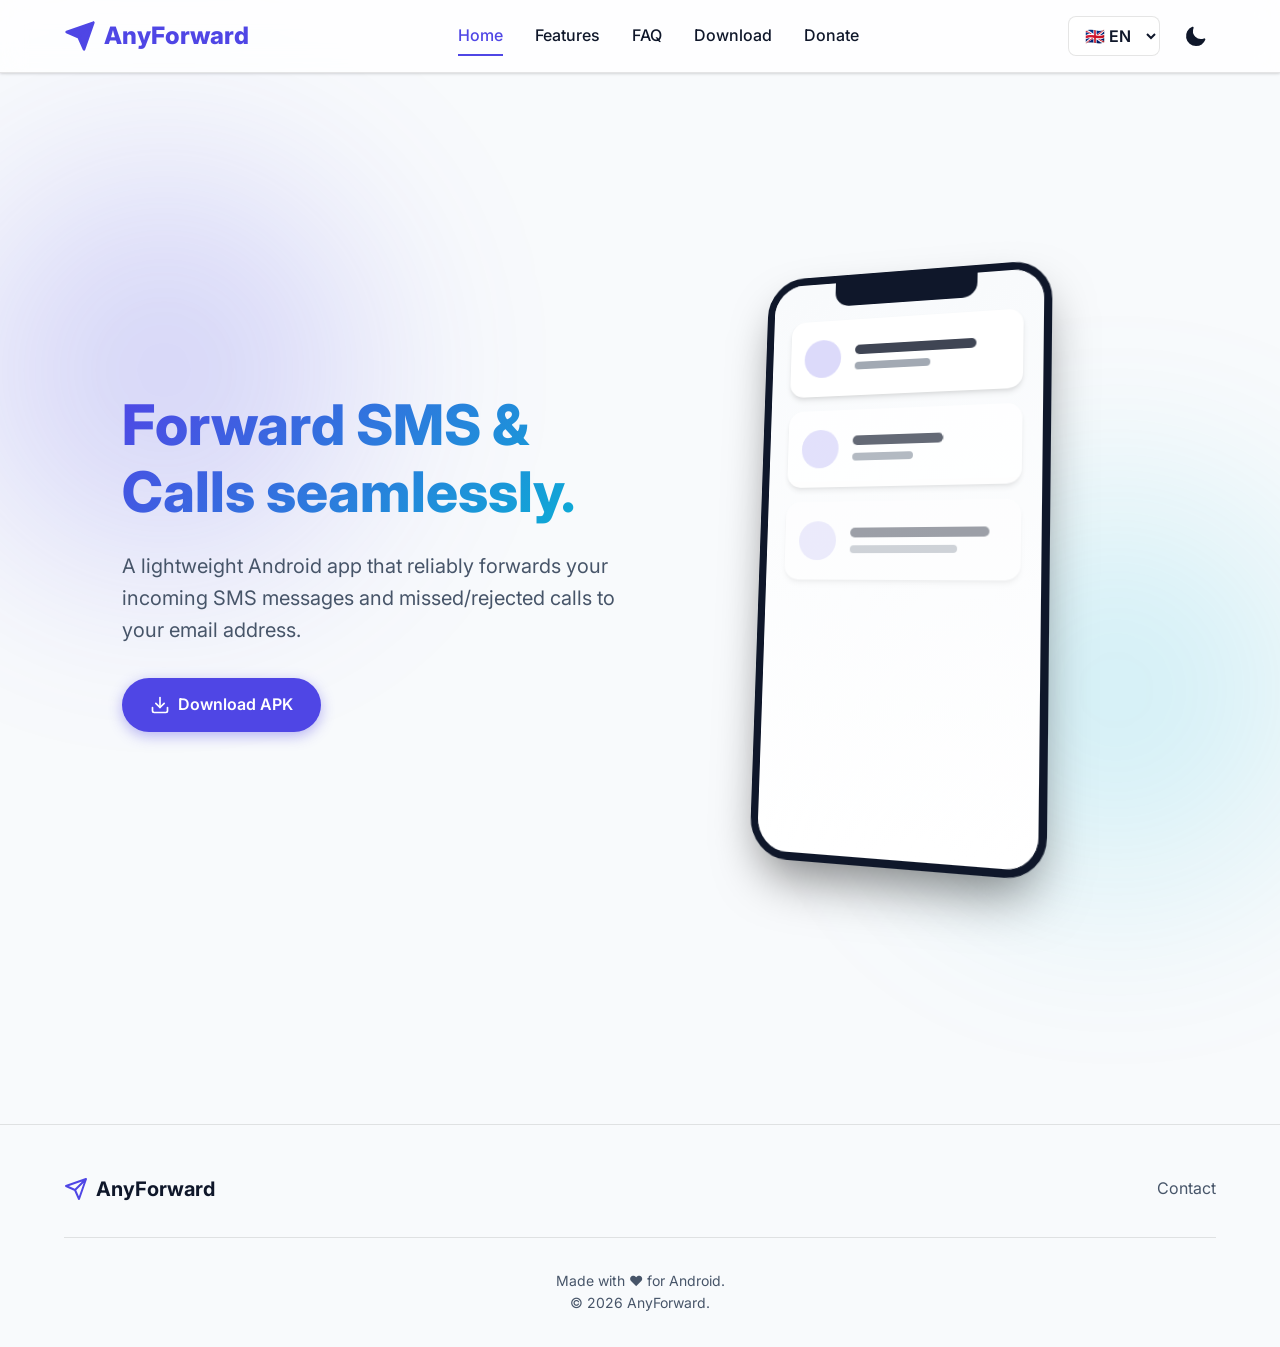
==== docs/index.html @ 3805543f "website: v1 Squashed commits: - website: remove github links related to repo - website: rename app t" ====
<!DOCTYPE html>
<html lang="en">
<head>
    <meta charset="UTF-8">
    <meta name="viewport" content="width=device-width, initial-scale=1.0">
    <title>AnyForward - Reliable SMS & Call Forwarding</title>
    <meta name="description" content="A lightweight Android app that reliably forwards your incoming SMS messages and missed/rejected calls to your email address.">
    <link rel="stylesheet" href="css/style.css">
    <script src="js/i18n.js" defer></script>
    <script src="js/main.js" defer></script>
</head>
<body>
    <header>
        <nav>
            <div class="logo">
                <svg viewBox="0 0 24 24" fill="none" stroke="currentColor" stroke-width="2" stroke-linecap="round" stroke-linejoin="round">
                    <path d="M22 2L11 13M22 2l-7 20-4-9-9-4 20-7z" />
                </svg>
                AnyForward
            </div>
            
            <div class="nav-links" id="nav-links">
                <a href="#home" class="nav-link active" data-target="home" data-i18n="nav.home">Home</a>
                <a href="#features" class="nav-link" data-target="features" data-i18n="nav.features">Features</a>
                <a href="#faq" class="nav-link" data-target="faq" data-i18n="nav.faq">FAQ</a>
                <a href="#download" class="nav-link" data-target="download" data-i18n="nav.download">Download</a>
                <a href="#donate" class="nav-link" data-target="donate" data-i18n="nav.donate">Donate</a>
            </div>
            
            <div class="controls">
                <select class="lang-select" id="lang-select" aria-label="Select Language">
                    <option value="en">🇬🇧 EN</option>
                    <option value="fr">🇫🇷 FR</option>
                </select>
                <button class="theme-switch" id="theme-switch" aria-label="Toggle Theme">
                    <svg viewBox="0 0 24 24" fill="none" stroke="currentColor" stroke-width="2" stroke-linecap="round" stroke-linejoin="round">
                        <!-- Default path is moon, will be swapped by JS -->
                        <path d="M20.354 15.354A9 9 0 018.646 3.646 9.003 9.003 0 0012 21a9.003 9.003 0 008.354-5.646z" />
                    </svg>
                </button>
                <button class="mobile-menu-btn" id="mobile-menu-btn" aria-label="Menu">
                    <svg viewBox="0 0 24 24" fill="none" stroke="currentColor" stroke-width="2" stroke-linecap="round" stroke-linejoin="round">
                        <line x1="3" y1="12" x2="21" y2="12"></line>
                        <line x1="3" y1="6" x2="21" y2="6"></line>
                        <line x1="3" y1="18" x2="21" y2="18"></line>
                    </svg>
                </button>
            </div>
        </nav>
    </header>

    <main>
        <!-- HOME SECTION -->
        <section class="tab-section active" id="home">
            <div class="hero">
                <div class="hero-content">
                    <h1 data-i18n="hero.title">Forward SMS & Calls seamlessly.</h1>
                    <p data-i18n="hero.subtitle">A lightweight Android app that reliably forwards your incoming SMS messages and missed/rejected calls to your email address.</p>
                    <div class="btn-group">
                        <a href="#download" class="btn btn-primary nav-link" data-target="download">
                            <svg viewBox="0 0 24 24" width="20" height="20" fill="none" stroke="currentColor" stroke-width="2" stroke-linecap="round" stroke-linejoin="round">
                                <path d="M21 15v4a2 2 0 0 1-2 2H5a2 2 0 0 1-2-2v-4"></path>
                                <polyline points="7 10 12 15 17 10"></polyline>
                                <line x1="12" y1="15" x2="12" y2="3"></line>
                            </svg>
                            <span data-i18n="hero.downloadBtn">Download APK</span>
                        </a>
<!--                        <a href="" target="_blank" rel="noopener noreferrer" class="btn btn-secondary">-->
<!--                            <svg viewBox="0 0 24 24" width="20" height="20" fill="none" stroke="currentColor" stroke-width="2" stroke-linecap="round" stroke-linejoin="round">-->
<!--                                <path d="M9 19c-5 1.5-5-2.5-7-3m14 6v-3.87a3.37 3.37 0 0 0-.94-2.61c3.14-.35 6.44-1.54 6.44-7A5.44 5.44 0 0 0 20 4.77 5.07 5.07 0 0 0 19.91 1S18.73.65 16 2.48a13.38 13.38 0 0 0-7 0C6.27.65 5.09 1 5.09 1A5.07 5.07 0 0 0 5 4.77a5.44 5.44 0 0 0-1.5 3.78c0 5.42 3.3 6.61 6.44 7A3.37 3.37 0 0 0 9 18.13V22"></path>-->
<!--                            </svg>-->
<!--                            <span data-i18n="hero.githubBtn">View on GitHub</span>-->
<!--                        </a>-->
                    </div>
                </div>
                <div class="hero-image">
                    <div class="phone-mockup">
                        <div class="phone-notch"></div>
                        <div class="phone-screen">
                            <div class="mock-card">
                                <div class="mock-icon"></div>
                                <div class="mock-lines">
                                    <div class="mock-line-1"></div>
                                    <div class="mock-line-2"></div>
                                </div>
                            </div>
                            <div class="mock-card" style="opacity: 0.8;">
                                <div class="mock-icon"></div>
                                <div class="mock-lines">
                                    <div class="mock-line-1" style="width: 60%;"></div>
                                    <div class="mock-line-2" style="width: 40%;"></div>
                                </div>
                            </div>
                            <div class="mock-card" style="opacity: 0.5;">
                                <div class="mock-icon"></div>
                                <div class="mock-lines">
                                    <div class="mock-line-1" style="width: 90%;"></div>
                                    <div class="mock-line-2" style="width: 70%;"></div>
                                </div>
                            </div>
                        </div>
                    </div>
                </div>
            </div>
        </section>

        <!-- FEATURES SECTION -->
        <section class="tab-section" id="features">
            <h2 class="section-title" data-i18n="features.title">Why use AnyForward?</h2>
            <div class="features-grid">
                <div class="feature-card">
                    <div class="feature-icon">
                        <svg viewBox="0 0 24 24" fill="none" stroke="currentColor" stroke-width="2" stroke-linecap="round" stroke-linejoin="round">
                            <polyline points="20 6 9 17 4 12"></polyline>
                        </svg>
                    </div>
                    <h3 data-i18n="features.card1.title">Reliable Forwarding</h3>
                    <p data-i18n="features.card1.desc">Ensures your messages and call notifications are always delivered. With built-in retry logic, it handles network drops gracefully.</p>
                </div>
                <div class="feature-card">
                    <div class="feature-icon">
                        <svg viewBox="0 0 24 24" fill="none" stroke="currentColor" stroke-width="2" stroke-linecap="round" stroke-linejoin="round">
                            <path d="M12 22s8-4 8-10V5l-8-3-8 3v7c0 6 8 10 8 10z"></path>
                        </svg>
                    </div>
                    <h3 data-i18n="features.card2.title">Privacy First</h3>
                    <p data-i18n="features.card2.desc">Your data stays local. Messages and call logs go directly from your phone to your configured email provider.</p>
                </div>
                <div class="feature-card">
                    <div class="feature-icon">
                        <svg viewBox="0 0 24 24" fill="none" stroke="currentColor" stroke-width="2" stroke-linecap="round" stroke-linejoin="round">
                            <path d="M5 12.55a11 11 0 0 1 14.08 0"></path>
                            <path d="M1.42 9a16 16 0 0 1 21.16 0"></path>
                            <path d="M8.53 16.11a6 6 0 0 1 6.95 0"></path>
                            <line x1="12" y1="20" x2="12.01" y2="20"></line>
                        </svg>
                    </div>
                    <h3 data-i18n="features.card3.title">Battery Efficient</h3>
                    <p data-i18n="features.card3.desc">Designed to run quietly in the background without draining your battery or consuming excessive resources.</p>
                </div>
                <div class="feature-card">
                    <div class="feature-icon">
                        <svg viewBox="0 0 24 24" fill="none" stroke="currentColor" stroke-width="2" stroke-linecap="round" stroke-linejoin="round">
                            <path d="M22 16.92v3a2 2 0 0 1-2.18 2 19.79 19.79 0 0 1-8.63-3.07 19.5 19.5 0 0 1-6-6 19.79 19.79 0 0 1-3.07-8.67A2 2 0 0 1 4.11 2h3a2 2 0 0 1 2 1.72 12.84 12.84 0 0 0 .7 2.81 2 2 0 0 1-.45 2.11L8.09 9.91a16 16 0 0 0 6 6l1.27-1.27a2 2 0 0 1 2.11-.45 12.84 12.84 0 0 0 2.81.7A2 2 0 0 1 22 16.92z"></path>
                        </svg>
                    </div>
                    <h3 data-i18n="features.card4.title">Call Notifications</h3>
                    <p data-i18n="features.card4.desc">Never miss an important call. Get instant email notifications for missed or rejected calls.</p>
                </div>
            </div>
        </section>

        <!-- FAQ SECTION -->
        <section class="tab-section" id="faq">
            <h2 class="section-title" data-i18n="faq.title">Frequently Asked Questions</h2>
            <div class="faq-container">
                <div class="faq-item">
                    <button class="faq-question">
                        <span data-i18n="faq.q1">Is it safe to use?</span>
                        <svg viewBox="0 0 24 24" fill="none" stroke="currentColor" stroke-width="2" stroke-linecap="round" stroke-linejoin="round">
                            <polyline points="6 9 12 15 18 9"></polyline>
                        </svg>
                    </button>
                    <div class="faq-answer">
                        <p data-i18n="faq.a1">Yes! AnyForward only requires the permissions necessary to read SMS, call logs, and send emails. It does not send your data anywhere else.</p>
                    </div>
                </div>
                <div class="faq-item">
                    <button class="faq-question">
                        <span data-i18n="faq.q2">How do I configure my email?</span>
                        <svg viewBox="0 0 24 24" fill="none" stroke="currentColor" stroke-width="2" stroke-linecap="round" stroke-linejoin="round">
                            <polyline points="6 9 12 15 18 9"></polyline>
                        </svg>
                    </button>
                    <div class="faq-answer">
                        <p data-i18n="faq.a2">You need an SMTP server (like Gmail, Outlook, or a custom one). For Gmail, you will need to generate an "App Password" in your Google Account security settings.</p>
                    </div>
                </div>
                <div class="faq-item">
                    <button class="faq-question">
                        <span data-i18n="faq.q3">Does it work when the app is closed?</span>
                        <svg viewBox="0 0 24 24" fill="none" stroke="currentColor" stroke-width="2" stroke-linecap="round" stroke-linejoin="round">
                            <polyline points="6 9 12 15 18 9"></polyline>
                        </svg>
                    </button>
                    <div class="faq-answer">
                        <p data-i18n="faq.a3">Yes, it uses a background service to ensure messages and call alerts are forwarded even if the app is not actively open on your screen.</p>
                    </div>
                </div>
            </div>
        </section>

        <!-- DOWNLOAD SECTION -->
        <section class="tab-section" id="download">
            <div class="download-section">
                <h2 class="section-title" data-i18n="download.title">Ready to get started?</h2>
                <p data-i18n="download.desc">Download the latest version directly from GitHub. The app is currently not available on the Google Play Store.</p>
                <div class="download-buttons">
                    <a href="releases/latest/AnyForward_latest.apk" download class="btn btn-primary">
                        <svg viewBox="0 0 24 24" width="20" height="20" fill="none" stroke="currentColor" stroke-width="2" stroke-linecap="round" stroke-linejoin="round">
                            <path d="M21 15v4a2 2 0 0 1-2 2H5a2 2 0 0 1-2-2v-4"></path>
                            <polyline points="7 10 12 15 17 10"></polyline>
                            <line x1="12" y1="15" x2="12" y2="3"></line>
                        </svg>
                        <span data-i18n="download.btnPrimary">Download Latest Release</span>
                    </a>
                </div>
            </div>
        </section>

        <!-- DONATE SECTION -->
        <section class="tab-section" id="donate">
            <div class="download-section" style="background: linear-gradient(135deg, rgba(244, 63, 94, 0.1), rgba(251, 146, 60, 0.1));">
                <h2 class="section-title" data-i18n="donate.title">Support the project</h2>
                <p data-i18n="donate.desc">If you find AnyForward useful, consider supporting the development!</p>
                <div class="download-buttons">
                    <a href="#" class="btn btn-primary" style="background-color: #f43f5e; box-shadow: 0 4px 14px 0 rgba(244, 63, 94, 0.39);" onclick="alert('Donation link coming soon!')">
                        <svg viewBox="0 0 24 24" width="20" height="20" fill="none" stroke="currentColor" stroke-width="2" stroke-linecap="round" stroke-linejoin="round">
                            <path d="M20.84 4.61a5.5 5.5 0 0 0-7.78 0L12 5.67l-1.06-1.06a5.5 5.5 0 0 0-7.78 7.78l1.06 1.06L12 21.23l7.78-7.78 1.06-1.06a5.5 5.5 0 0 0 0-7.78z"></path>
                        </svg>
                        <span data-i18n="donate.btn">Donate</span>
                    </a>
                </div>
            </div>
        </section>
    </main>

    <footer>
        <div class="footer-content">
            <div class="footer-logo">
                <svg viewBox="0 0 24 24" width="24" height="24" fill="none" stroke="var(--primary-color)" stroke-width="2" stroke-linecap="round" stroke-linejoin="round">
                    <path d="M22 2L11 13M22 2l-7 20-4-9-9-4 20-7z" />
                </svg>
                AnyForward
            </div>
            <div class="footer-links">
<!--                <a href="" target="_blank" rel="noopener noreferrer">GitHub</a>-->
                <a href="#contact" class="nav-link" data-target="contact" data-i18n="nav.contact">Contact</a>
            </div>
        </div>
        <div class="copyright">
            <span data-i18n="footer.madeWith">Made with ❤️ for Android.</span> <br>
            <span data-i18n="footer.copyright">© 2026 AnyForward.</span>
        </div>
    </footer>
</body>
</html>
---- docs/css/style.css ----
@import url('https://fonts.googleapis.com/css2?family=Inter:wght@300;400;500;600;700;800&display=swap');

:root {
  /* Light Theme Variables */
  --bg-color: #f8fafc;
  --surface-color: rgba(255, 255, 255, 0.8);
  --surface-solid: #ffffff;
  --text-primary: #0f172a;
  --text-secondary: #475569;
  --primary-color: #4f46e5;
  --primary-hover: #4338ca;
  --secondary-color: #06b6d4;
  --border-color: rgba(0, 0, 0, 0.1);
  --card-shadow: 0 4px 6px -1px rgba(0, 0, 0, 0.1), 0 2px 4px -1px rgba(0, 0, 0, 0.06);
  --header-shadow: 0 1px 3px 0 rgba(0, 0, 0, 0.1), 0 1px 2px 0 rgba(0, 0, 0, 0.06);
  --glass-border: rgba(255, 255, 255, 0.2);
  --transition-speed: 0.3s;
}

[data-theme="dark"] {
  /* Dark Theme Variables */
  --bg-color: #0f172a;
  --surface-color: rgba(30, 41, 59, 0.7);
  --surface-solid: #1e293b;
  --text-primary: #f8fafc;
  --text-secondary: #94a3b8;
  --primary-color: #6366f1;
  --primary-hover: #818cf8;
  --secondary-color: #22d3ee;
  --border-color: rgba(255, 255, 255, 0.1);
  --card-shadow: 0 10px 15px -3px rgba(0, 0, 0, 0.5), 0 4px 6px -2px rgba(0, 0, 0, 0.3);
  --header-shadow: 0 4px 6px -1px rgba(0, 0, 0, 0.5);
  --glass-border: rgba(255, 255, 255, 0.05);
}

* {
  box-sizing: border-box;
  margin: 0;
  padding: 0;
  font-family: 'Inter', sans-serif;
}

body {
  background-color: var(--bg-color);
  color: var(--text-primary);
  line-height: 1.6;
  transition: background-color var(--transition-speed) ease, color var(--transition-speed) ease;
  overflow-x: hidden;
}

html {
  scroll-behavior: smooth;
}

a {
  text-decoration: none;
  color: inherit;
}

ul {
  list-style: none;
}

/* Glassmorphism Header */
header {
  position: fixed;
  top: 0;
  width: 100%;
  z-index: 1000;
  background-color: var(--surface-color);
  backdrop-filter: blur(12px);
  -webkit-backdrop-filter: blur(12px);
  border-bottom: 1px solid var(--border-color);
  box-shadow: var(--header-shadow);
  transition: background-color var(--transition-speed) ease;
}

nav {
  display: flex;
  justify-content: space-between;
  align-items: center;
  padding: 1rem 5%;
  max-width: 1280px;
  margin: 0 auto;
}

.logo {
  display: flex;
  align-items: center;
  font-size: 1.5rem;
  font-weight: 800;
  color: var(--primary-color);
  gap: 0.5rem;
}

.logo svg {
  width: 32px;
  height: 32px;
  fill: currentColor;
}

.nav-links {
  display: flex;
  gap: 2rem;
  align-items: center;
}

.nav-links a {
  font-weight: 500;
  transition: color var(--transition-speed) ease;
  position: relative;
}

.nav-links a::after {
  content: '';
  position: absolute;
  width: 0;
  height: 2px;
  display: block;
  margin-top: 5px;
  right: 0;
  background: var(--primary-color);
  transition: width 0.3s ease;
  -webkit-transition: width 0.3s ease;
}

.nav-links a:hover::after {
  width: 100%;
  left: 0;
  background: var(--primary-color);
}

.nav-links a.active::after {
  width: 100%;
  left: 0;
  background: var(--primary-color);
}

.nav-links a.active {
  color: var(--primary-color);
}

.controls {
  display: flex;
  align-items: center;
  gap: 1rem;
}

.theme-switch {
  background: none;
  border: none;
  cursor: pointer;
  color: var(--text-primary);
  display: flex;
  align-items: center;
  justify-content: center;
  padding: 0.5rem;
  border-radius: 50%;
  transition: background-color 0.2s ease;
}

.theme-switch:hover {
  background-color: var(--border-color);
}

.theme-switch svg {
  width: 24px;
  height: 24px;
  fill: currentColor;
}

.lang-select {
  background: var(--surface-solid);
  color: var(--text-primary);
  border: 1px solid var(--border-color);
  font-weight: 600;
  font-size: 1rem;
  border-radius: 8px;
  padding: 0.5rem 0.75rem;
  cursor: pointer;
  outline: none;
  transition: all 0.2s ease;
}

.lang-select:hover {
  border-color: var(--primary-color);
}

.mobile-menu-btn {
  display: none;
  background: none;
  border: none;
  cursor: pointer;
  color: var(--text-primary);
}

.mobile-menu-btn svg {
  width: 28px;
  height: 28px;
  fill: currentColor;
}

/* SPA Tabs */
.tab-section {
  display: none;
  animation: fadeIn 0.4s ease-in-out;
}

.tab-section.active {
  display: block;
}

@keyframes fadeIn {
  from { opacity: 0; transform: translateY(10px); }
  to { opacity: 1; transform: translateY(0); }
}

/* Hero Section */
.hero {
  padding: 8rem 5% 4rem;
  max-width: 1280px;
  margin: 0 auto;
  display: flex;
  align-items: center;
  justify-content: space-between;
  min-height: 100vh;
  position: relative;
}

/* Background blob effects */
.hero::before,
.hero::after {
  content: '';
  position: absolute;
  width: 400px;
  height: 400px;
  border-radius: 50%;
  filter: blur(100px);
  z-index: -1;
  opacity: 0.5;
}

.hero::before {
  top: 10%;
  left: -100px;
  background-color: rgba(79, 70, 229, 0.4);
}

.hero::after {
  bottom: 10%;
  right: -100px;
  background-color: rgba(6, 182, 212, 0.3);
}

.hero-content {
  flex: 1;
  max-width: 600px;
}

.hero h1 {
  font-size: 3.5rem;
  font-weight: 800;
  line-height: 1.2;
  margin-bottom: 1.5rem;
  background: linear-gradient(135deg, var(--primary-color), var(--secondary-color));
  -webkit-background-clip: text;
  -webkit-text-fill-color: transparent;
}

.hero p {
  font-size: 1.25rem;
  color: var(--text-secondary);
  margin-bottom: 2rem;
}

.btn-group {
  display: flex;
  gap: 1rem;
}

.btn {
  padding: 0.875rem 1.75rem;
  border-radius: 50px;
  font-weight: 600;
  font-size: 1rem;
  cursor: pointer;
  transition: all 0.3s ease;
  display: inline-flex;
  align-items: center;
  gap: 0.5rem;
  text-decoration: none;
}

.btn-primary {
  background-color: var(--primary-color);
  color: white;
  border: none;
  box-shadow: 0 4px 14px 0 rgba(79, 70, 229, 0.39);
}

.btn-primary:hover {
  background-color: var(--primary-hover);
  transform: translateY(-2px);
  box-shadow: 0 6px 20px rgba(79, 70, 229, 0.4);
  color: white;
}

.btn-secondary {
  background-color: transparent;
  color: var(--text-primary);
  border: 2px solid var(--border-color);
}

.btn-secondary:hover {
  border-color: var(--primary-color);
  color: var(--primary-color);
}

.hero-image {
  flex: 1;
  display: flex;
  justify-content: center;
  position: relative;
  perspective: 1000px;
}

/* Phone mockup styling */
.phone-mockup {
  width: 300px;
  height: 600px;
  background-color: var(--surface-solid);
  border-radius: 40px;
  border: 8px solid var(--text-primary);
  box-shadow: 0 25px 50px -12px rgba(0, 0, 0, 0.5);
  position: relative;
  overflow: hidden;
  transform: rotateY(-15deg) rotateX(5deg);
  transition: transform 0.5s ease;
}

.phone-mockup:hover {
  transform: rotateY(0deg) rotateX(0deg);
}

.phone-notch {
  position: absolute;
  top: 0;
  left: 50%;
  transform: translateX(-50%);
  width: 150px;
  height: 25px;
  background-color: var(--text-primary);
  border-bottom-left-radius: 15px;
  border-bottom-right-radius: 15px;
  z-index: 10;
}

.phone-screen {
  width: 100%;
  height: 100%;
  background: linear-gradient(180deg, var(--bg-color), var(--surface-color));
  padding: 40px 20px 20px;
  display: flex;
  flex-direction: column;
  gap: 15px;
}

.mock-card {
  width: 100%;
  height: 80px;
  background-color: var(--surface-solid);
  border-radius: 15px;
  box-shadow: var(--card-shadow);
  padding: 15px;
  display: flex;
  align-items: center;
  gap: 15px;
}

.mock-icon {
  width: 40px;
  height: 40px;
  border-radius: 50%;
  background-color: rgba(79, 70, 229, 0.2);
}

.mock-lines {
  flex: 1;
  display: flex;
  flex-direction: column;
  gap: 8px;
}

.mock-line-1 {
  width: 80%;
  height: 10px;
  background-color: var(--text-primary);
  border-radius: 5px;
  opacity: 0.8;
}

.mock-line-2 {
  width: 50%;
  height: 8px;
  background-color: var(--text-secondary);
  border-radius: 4px;
  opacity: 0.5;
}


/* Section Styles */
section {
  padding: 5rem 5%;
  max-width: 1280px;
  margin: 0 auto;
}

.section-title {
  text-align: center;
  font-size: 2.5rem;
  margin-bottom: 3rem;
  font-weight: 700;
}

/* Features Section */
.features-grid {
  display: grid;
  grid-template-columns: repeat(auto-fit, minmax(300px, 1fr));
  gap: 2rem;
}

.feature-card {
  background-color: var(--surface-solid);
  border: 1px solid var(--border-color);
  border-radius: 20px;
  padding: 2.5rem;
  transition: transform 0.3s ease, box-shadow 0.3s ease;
  box-shadow: var(--card-shadow);
}

.feature-card:hover {
  transform: translateY(-10px);
  box-shadow: 0 20px 25px -5px rgba(0, 0, 0, 0.1), 0 10px 10px -5px rgba(0, 0, 0, 0.04);
}

.feature-icon {
  width: 60px;
  height: 60px;
  background: rgba(79, 70, 229, 0.1);
  border-radius: 15px;
  display: flex;
  align-items: center;
  justify-content: center;
  margin-bottom: 1.5rem;
  color: var(--primary-color);
}

.feature-icon svg {
  width: 30px;
  height: 30px;
  fill: currentColor;
}

.feature-card h3 {
  font-size: 1.5rem;
  margin-bottom: 1rem;
}

.feature-card p {
  color: var(--text-secondary);
}

/* FAQ Section */
.faq-container {
  max-width: 800px;
  margin: 0 auto;
  display: flex;
  flex-direction: column;
  gap: 1rem;
}

.faq-item {
  background-color: var(--surface-solid);
  border: 1px solid var(--border-color);
  border-radius: 12px;
  overflow: hidden;
}

.faq-question {
  padding: 1.5rem;
  width: 100%;
  text-align: left;
  background: none;
  border: none;
  font-size: 1.125rem;
  font-weight: 600;
  color: var(--text-primary);
  cursor: pointer;
  display: flex;
  justify-content: space-between;
  align-items: center;
}

.faq-question svg {
  width: 24px;
  height: 24px;
  transition: transform 0.3s ease;
  fill: currentColor;
}

.faq-answer {
  max-height: 0;
  overflow: hidden;
  transition: max-height 0.3s ease;
  padding: 0 1.5rem;
}

.faq-answer p {
  padding-bottom: 1.5rem;
  color: var(--text-secondary);
}

.faq-item.active .faq-answer {
  max-height: 300px;
  /* arbitrary max height for transition */
}

.faq-item.active .faq-question svg {
  transform: rotate(180deg);
}

/* Download Section */
.download-section {
  text-align: center;
  background: linear-gradient(135deg, rgba(79, 70, 229, 0.1), rgba(6, 182, 212, 0.1));
  border-radius: 30px;
  padding: 4rem 2rem;
  margin-top: 2rem;
  border: 1px solid var(--border-color);
}

.download-section p {
  max-width: 600px;
  margin: 0 auto 2rem;
  color: var(--text-secondary);
  font-size: 1.125rem;
}

.download-buttons {
  display: flex;
  justify-content: center;
  gap: 1rem;
  flex-wrap: wrap;
}

/* Footer */
footer {
  border-top: 1px solid var(--border-color);
  padding: 3rem 5% 2rem;
  margin-top: 4rem;
}

.footer-content {
  max-width: 1280px;
  margin: 0 auto;
  display: flex;
  justify-content: space-between;
  align-items: center;
  flex-wrap: wrap;
  gap: 2rem;
}

.footer-logo {
  display: flex;
  align-items: center;
  gap: 0.5rem;
  font-weight: 700;
  font-size: 1.25rem;
}

.footer-links {
  display: flex;
  gap: 1.5rem;
}

.footer-links a {
  color: var(--text-secondary);
  transition: color 0.2s;
}

.footer-links a:hover {
  color: var(--primary-color);
}

.copyright {
  width: 100%;
  text-align: center;
  margin-top: 2rem;
  padding-top: 2rem;
  border-top: 1px solid var(--border-color);
  color: var(--text-secondary);
  font-size: 0.875rem;
}

/* Responsive */
@media (max-width: 900px) {
  .hero {
    flex-direction: column;
    text-align: center;
    padding-top: 8rem;
  }

  .hero-content {
    margin-bottom: 4rem;
  }

  .btn-group {
    justify-content: center;
  }

  .phone-mockup {
    transform: rotateY(0deg) rotateX(0deg);
  }
}

@media (max-width: 768px) {
  .nav-links {
    display: none;
    position: absolute;
    top: 100%;
    left: 0;
    width: 100%;
    background-color: var(--surface-color);
    backdrop-filter: blur(12px);
    -webkit-backdrop-filter: blur(12px);
    flex-direction: column;
    padding: 2rem;
    border-bottom: 1px solid var(--border-color);
    box-shadow: var(--header-shadow);
  }

  .nav-links.active {
    display: flex;
  }

  .mobile-menu-btn {
    display: block;
  }

  .hero h1 {
    font-size: 2.5rem;
  }
}
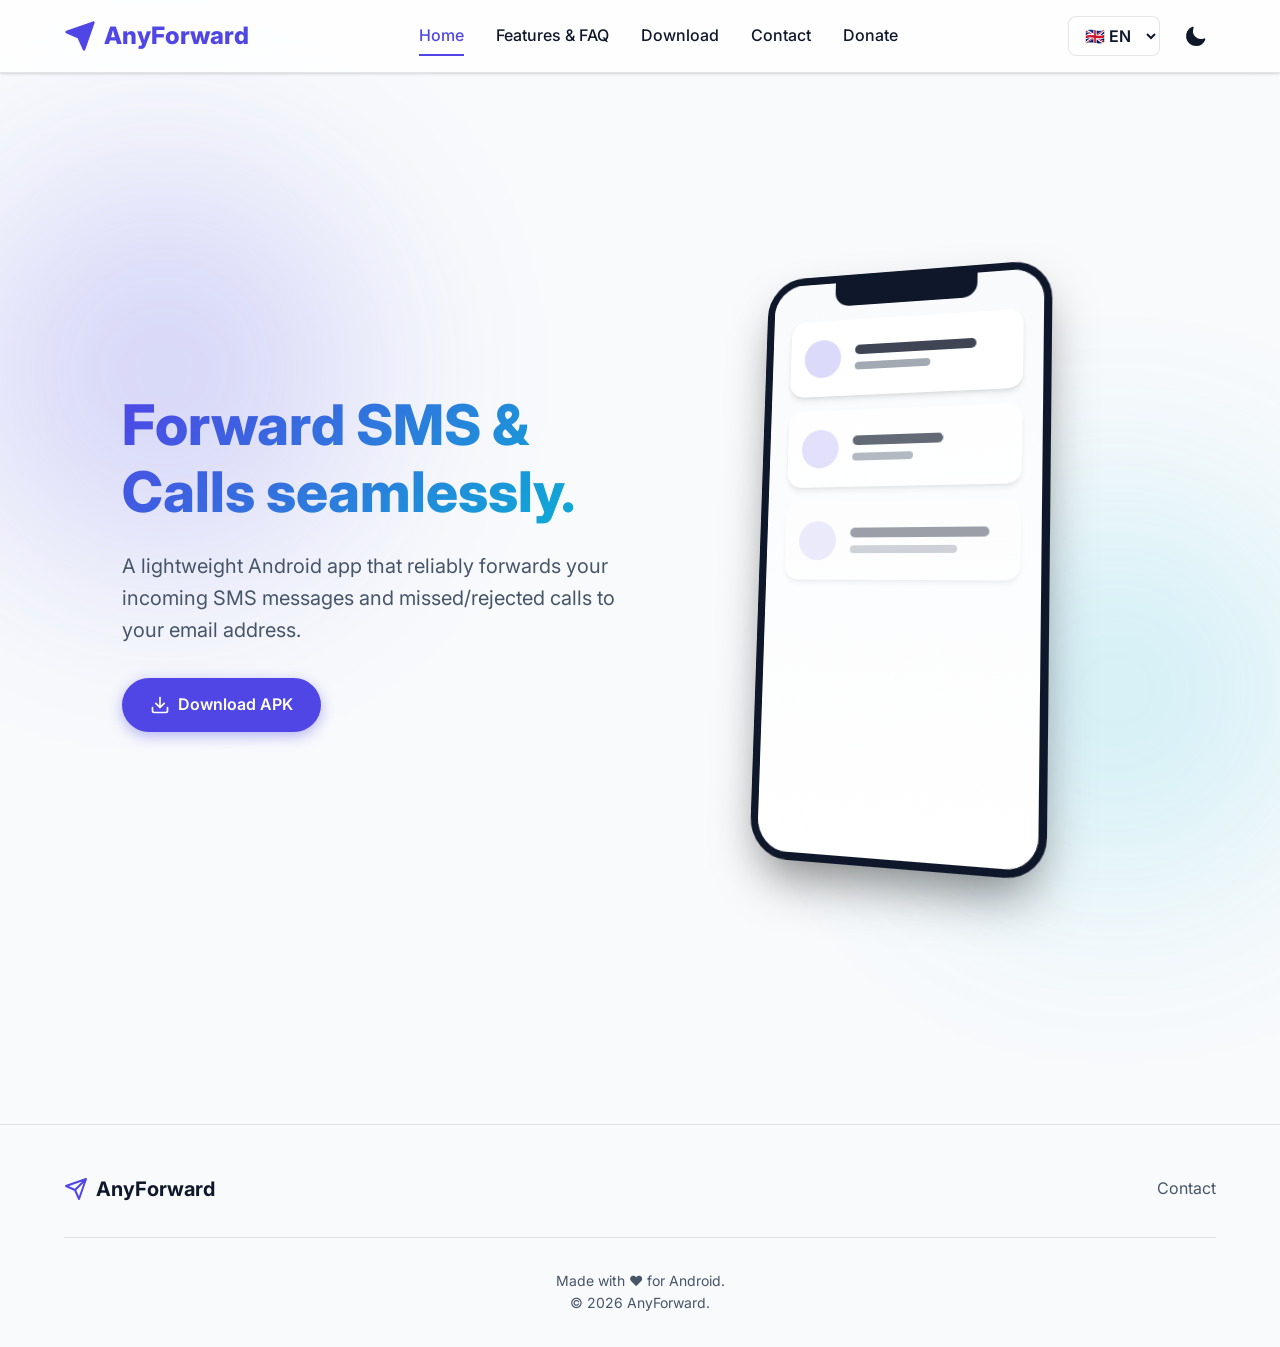
==== commit 42787167: "website: implement AJAX form submission with toast notification" ====
--- a/docs/index.html
+++ b/docs/index.html
@@ -21,9 +21,9 @@
             
             <div class="nav-links" id="nav-links">
                 <a href="#home" class="nav-link active" data-target="home" data-i18n="nav.home">Home</a>
-                <a href="#features" class="nav-link" data-target="features" data-i18n="nav.features">Features</a>
-                <a href="#faq" class="nav-link" data-target="faq" data-i18n="nav.faq">FAQ</a>
+                <a href="#features" class="nav-link" data-target="features" data-i18n="nav.features">Features & FAQ</a>
                 <a href="#download" class="nav-link" data-target="download" data-i18n="nav.download">Download</a>
+                <a href="#contact" class="nav-link" data-target="contact" data-i18n="nav.contact">Contact</a>
                 <a href="#donate" class="nav-link" data-target="donate" data-i18n="nav.donate">Donate</a>
             </div>
             
@@ -111,30 +111,32 @@
                 <div class="feature-card">
                     <div class="feature-icon">
                         <svg viewBox="0 0 24 24" fill="none" stroke="currentColor" stroke-width="2" stroke-linecap="round" stroke-linejoin="round">
-                            <polyline points="20 6 9 17 4 12"></polyline>
-                        </svg>
-                    </div>
-                    <h3 data-i18n="features.card1.title">Reliable Forwarding</h3>
-                    <p data-i18n="features.card1.desc">Ensures your messages and call notifications are always delivered. With built-in retry logic, it handles network drops gracefully.</p>
-                </div>
-                <div class="feature-card">
-                    <div class="feature-icon">
-                        <svg viewBox="0 0 24 24" fill="none" stroke="currentColor" stroke-width="2" stroke-linecap="round" stroke-linejoin="round">
-                            <path d="M12 22s8-4 8-10V5l-8-3-8 3v7c0 6 8 10 8 10z"></path>
-                        </svg>
-                    </div>
-                    <h3 data-i18n="features.card2.title">Privacy First</h3>
-                    <p data-i18n="features.card2.desc">Your data stays local. Messages and call logs go directly from your phone to your configured email provider.</p>
-                </div>
-                <div class="feature-card">
-                    <div class="feature-icon">
-                        <svg viewBox="0 0 24 24" fill="none" stroke="currentColor" stroke-width="2" stroke-linecap="round" stroke-linejoin="round">
                             <path d="M5 12.55a11 11 0 0 1 14.08 0"></path>
                             <path d="M1.42 9a16 16 0 0 1 21.16 0"></path>
                             <path d="M8.53 16.11a6 6 0 0 1 6.95 0"></path>
                             <line x1="12" y1="20" x2="12.01" y2="20"></line>
                         </svg>
                     </div>
+                    <h3 data-i18n="features.card1.title">Reliable Forwarding</h3>
+                    <p data-i18n="features.card1.desc">Ensures your messages and call notifications are always delivered. With built-in retry logic, it handles network drops gracefully.</p>
+                </div>
+                <div class="feature-card">
+                    <div class="feature-icon">
+                        <svg viewBox="0 0 24 24" fill="none" stroke="currentColor" stroke-width="2" stroke-linecap="round" stroke-linejoin="round">
+                            <path d="M12 22s8-4 8-10V5l-8-3-8 3v7c0 6 8 10 8 10z"></path>
+                        </svg>
+                    </div>
+                    <h3 data-i18n="features.card2.title">Privacy First</h3>
+                    <p data-i18n="features.card2.desc">Your data stays local. Messages and call logs go directly from your phone to your configured email provider.</p>
+                </div>
+                <div class="feature-card">
+                    <div class="feature-icon">
+                        <svg viewBox="0 0 24 24" fill="none" stroke="currentColor" stroke-width="2" stroke-linecap="round" stroke-linejoin="round">
+                            <path d="M5 18H3a2 2 0 0 1-2-2V8a2 2 0 0 1 2-2h3.19M15 6h2a2 2 0 0 1 2 2v8a2 2 0 0 1-2 2h-3.19"></path>
+                            <line x1="23" y1="13" x2="23" y2="11"></line>
+                            <polyline points="11 6 7 12 13 12 9 18"></polyline>
+                        </svg>
+                    </div>
                     <h3 data-i18n="features.card3.title">Battery Efficient</h3>
                     <p data-i18n="features.card3.desc">Designed to run quietly in the background without draining your battery or consuming excessive resources.</p>
                 </div>
@@ -148,44 +150,83 @@
                     <p data-i18n="features.card4.desc">Never miss an important call. Get instant email notifications for missed or rejected calls.</p>
                 </div>
             </div>
-        </section>
-
-        <!-- FAQ SECTION -->
-        <section class="tab-section" id="faq">
-            <h2 class="section-title" data-i18n="faq.title">Frequently Asked Questions</h2>
-            <div class="faq-container">
-                <div class="faq-item">
-                    <button class="faq-question">
-                        <span data-i18n="faq.q1">Is it safe to use?</span>
-                        <svg viewBox="0 0 24 24" fill="none" stroke="currentColor" stroke-width="2" stroke-linecap="round" stroke-linejoin="round">
-                            <polyline points="6 9 12 15 18 9"></polyline>
-                        </svg>
-                    </button>
-                    <div class="faq-answer">
-                        <p data-i18n="faq.a1">Yes! AnyForward only requires the permissions necessary to read SMS, call logs, and send emails. It does not send your data anywhere else.</p>
-                    </div>
-                </div>
-                <div class="faq-item">
-                    <button class="faq-question">
-                        <span data-i18n="faq.q2">How do I configure my email?</span>
-                        <svg viewBox="0 0 24 24" fill="none" stroke="currentColor" stroke-width="2" stroke-linecap="round" stroke-linejoin="round">
-                            <polyline points="6 9 12 15 18 9"></polyline>
-                        </svg>
-                    </button>
-                    <div class="faq-answer">
-                        <p data-i18n="faq.a2">You need an SMTP server (like Gmail, Outlook, or a custom one). For Gmail, you will need to generate an "App Password" in your Google Account security settings.</p>
-                    </div>
-                </div>
-                <div class="faq-item">
-                    <button class="faq-question">
-                        <span data-i18n="faq.q3">Does it work when the app is closed?</span>
-                        <svg viewBox="0 0 24 24" fill="none" stroke="currentColor" stroke-width="2" stroke-linecap="round" stroke-linejoin="round">
-                            <polyline points="6 9 12 15 18 9"></polyline>
-                        </svg>
-                    </button>
-                    <div class="faq-answer">
-                        <p data-i18n="faq.a3">Yes, it uses a background service to ensure messages and call alerts are forwarded even if the app is not actively open on your screen.</p>
-                    </div>
+
+            <!-- Merged FAQ -->
+            <div style="margin-top: 5rem;">
+                <h2 class="section-title" data-i18n="faq.title">Frequently Asked Questions</h2>
+                <div class="faq-container">
+                    <div class="faq-item">
+                        <button class="faq-question">
+                            <span data-i18n="faq.q1">Is it safe to use?</span>
+                            <svg viewBox="0 0 24 24" fill="none" stroke="currentColor" stroke-width="2" stroke-linecap="round" stroke-linejoin="round">
+                                <polyline points="6 9 12 15 18 9"></polyline>
+                            </svg>
+                        </button>
+                        <div class="faq-answer">
+                            <p data-i18n="faq.a1">Yes! AnyForward only requires the permissions necessary to read SMS, call logs, and send emails. It does not send your data anywhere else.</p>
+                        </div>
+                    </div>
+                    <div class="faq-item">
+                        <button class="faq-question">
+                            <span data-i18n="faq.q2">How do I configure my email?</span>
+                            <svg viewBox="0 0 24 24" fill="none" stroke="currentColor" stroke-width="2" stroke-linecap="round" stroke-linejoin="round">
+                                <polyline points="6 9 12 15 18 9"></polyline>
+                            </svg>
+                        </button>
+                        <div class="faq-answer">
+                            <p data-i18n="faq.a2">You need an SMTP server (like Gmail, Outlook, or a custom one). For Gmail, you will need to generate an "App Password" in your Google Account security settings.</p>
+                        </div>
+                    </div>
+                    <div class="faq-item">
+                        <button class="faq-question">
+                            <span data-i18n="faq.q3">Does it work when the app is closed?</span>
+                            <svg viewBox="0 0 24 24" fill="none" stroke="currentColor" stroke-width="2" stroke-linecap="round" stroke-linejoin="round">
+                                <polyline points="6 9 12 15 18 9"></polyline>
+                            </svg>
+                        </button>
+                        <div class="faq-answer">
+                            <p data-i18n="faq.a3">Yes, it uses a background service to ensure messages and call alerts are forwarded even if the app is not actively open on your screen.</p>
+                        </div>
+                    </div>
+                </div>
+            </div>
+        </section>
+
+        <!-- CONTACT SECTION -->
+        <section class="tab-section" id="contact">
+            <div class="download-section" style="background: transparent; border: none; padding-top: 0;">
+                <h2 class="section-title" data-i18n="contact.title">Contact Us</h2>
+                <p style="margin-bottom: 3rem; color: var(--text-secondary);" data-i18n="contact.desc">Have a question or found a bug? Send us a message!</p>
+                <div style="max-width: 600px; margin: 0 auto; text-align: left;">
+                    <form action="https://formsubmit.co/ajax/8c57954d3f6078d287315971513030f2" method="POST" class="contact-form" id="contactForm">
+                        <div class="form-group" style="margin-bottom: 1.5rem;">
+                            <label for="contact-subject" data-i18n="contact.subject" style="display: block; margin-bottom: 0.5rem; font-weight: 600;">Subject</label>
+                            <input type="text" id="contact-subject" name="_subject" required style="width: 100%; padding: 0.75rem; border-radius: 8px; border: 1px solid var(--border-color); background: var(--surface-solid); color: var(--text-primary);">
+                        </div>
+                        <div class="form-group" style="margin-bottom: 1.5rem;">
+                            <label for="contact-email" data-i18n="contact.email" style="display: block; margin-bottom: 0.5rem; font-weight: 600;">Your Email</label>
+                            <input type="email" id="contact-email" name="email" required style="width: 100%; padding: 0.75rem; border-radius: 8px; border: 1px solid var(--border-color); background: var(--surface-solid); color: var(--text-primary);">
+                        </div>
+                        <div class="form-group" style="margin-bottom: 1.5rem;">
+                            <label for="contact-theme" data-i18n="contact.theme" style="display: block; margin-bottom: 0.5rem; font-weight: 600;">Topic</label>
+                            <select id="contact-theme" name="theme" required style="width: 100%; padding: 0.75rem; border-radius: 8px; border: 1px solid var(--border-color); background: var(--surface-solid); color: var(--text-primary);">
+                                <option value="bug" data-i18n="contact.theme.bug">Report a Bug</option>
+                                <option value="feature" data-i18n="contact.theme.feature">Feature Request</option>
+                                <option value="other" data-i18n="contact.theme.other">Other</option>
+                            </select>
+                        </div>
+                        <div class="form-group" style="margin-bottom: 2rem;">
+                            <label for="contact-message" data-i18n="contact.message" style="display: block; margin-bottom: 0.5rem; font-weight: 600;">Message</label>
+                            <textarea id="contact-message" name="message" rows="5" required style="width: 100%; padding: 0.75rem; border-radius: 8px; border: 1px solid var(--border-color); background: var(--surface-solid); color: var(--text-primary); resize: vertical;"></textarea>
+                        </div>
+                        <button type="submit" class="btn btn-primary" style="width: 100%; justify-content: center;">
+                            <svg viewBox="0 0 24 24" width="20" height="20" fill="none" stroke="currentColor" stroke-width="2" stroke-linecap="round" stroke-linejoin="round">
+                                <line x1="22" y1="2" x2="11" y2="13"></line>
+                                <polygon points="22 2 15 22 11 13 2 9 22 2"></polygon>
+                            </svg>
+                            <span data-i18n="contact.submit">Send Message</span>
+                        </button>
+                    </form>
                 </div>
             </div>
         </section>
@@ -243,5 +284,10 @@
             <span data-i18n="footer.copyright">© 2026 AnyForward.</span>
         </div>
     </footer>
+
+    <!-- Toast Notification -->
+    <div id="toast" class="toast">
+        <span id="toast-message"></span>
+    </div>
 </body>
 </html>
--- a/docs/css/style.css
+++ b/docs/css/style.css
@@ -80,7 +80,7 @@
   justify-content: space-between;
   align-items: center;
   padding: 1rem 5%;
-  max-width: 1280px;
+  max-width: 1440px;
   margin: 0 auto;
 }
 
@@ -218,7 +218,7 @@
 /* Hero Section */
 .hero {
   padding: 8rem 5% 4rem;
-  max-width: 1280px;
+  max-width: 1440px;
   margin: 0 auto;
   display: flex;
   align-items: center;
@@ -411,7 +411,7 @@
 /* Section Styles */
 section {
   padding: 5rem 5%;
-  max-width: 1280px;
+  max-width: 1440px;
   margin: 0 auto;
 }
 
@@ -425,15 +425,15 @@
 /* Features Section */
 .features-grid {
   display: grid;
-  grid-template-columns: repeat(auto-fit, minmax(300px, 1fr));
-  gap: 2rem;
+  grid-template-columns: repeat(4, 1fr);
+  gap: 1.5rem;
 }
 
 .feature-card {
   background-color: var(--surface-solid);
   border: 1px solid var(--border-color);
   border-radius: 20px;
-  padding: 2.5rem;
+  padding: 2rem;
   transition: transform 0.3s ease, box-shadow 0.3s ease;
   box-shadow: var(--card-shadow);
 }
@@ -561,7 +561,7 @@
 }
 
 .footer-content {
-  max-width: 1280px;
+  max-width: 1440px;
   margin: 0 auto;
   display: flex;
   justify-content: space-between;
@@ -603,6 +603,12 @@
 }
 
 /* Responsive */
+@media (max-width: 1024px) {
+  .features-grid {
+    grid-template-columns: repeat(2, 1fr);
+  }
+}
+
 @media (max-width: 900px) {
   .hero {
     flex-direction: column;
@@ -650,4 +656,44 @@
   .hero h1 {
     font-size: 2.5rem;
   }
+}
+
+@media (max-width: 600px) {
+  .features-grid {
+    grid-template-columns: 1fr;
+  }
+}
+
+/* Toast */
+.toast {
+  visibility: hidden;
+  min-width: 250px;
+  background-color: var(--surface-solid);
+  color: var(--primary-color);
+  text-align: center;
+  border-radius: 8px;
+  padding: 16px;
+  position: fixed;
+  z-index: 2000;
+  left: 50%;
+  bottom: 30px;
+  transform: translateX(-50%);
+  border: 1px solid var(--primary-color);
+  box-shadow: 0 4px 12px rgba(0,0,0,0.15);
+  font-weight: 600;
+}
+
+.toast.show {
+  visibility: visible;
+  animation: fadein 0.5s, fadeout 0.5s 2.5s;
+}
+
+@keyframes fadein {
+  from {bottom: 0; opacity: 0;}
+  to {bottom: 30px; opacity: 1;}
+}
+
+@keyframes fadeout {
+  from {bottom: 30px; opacity: 1;}
+  to {bottom: 0; opacity: 0;}
 }
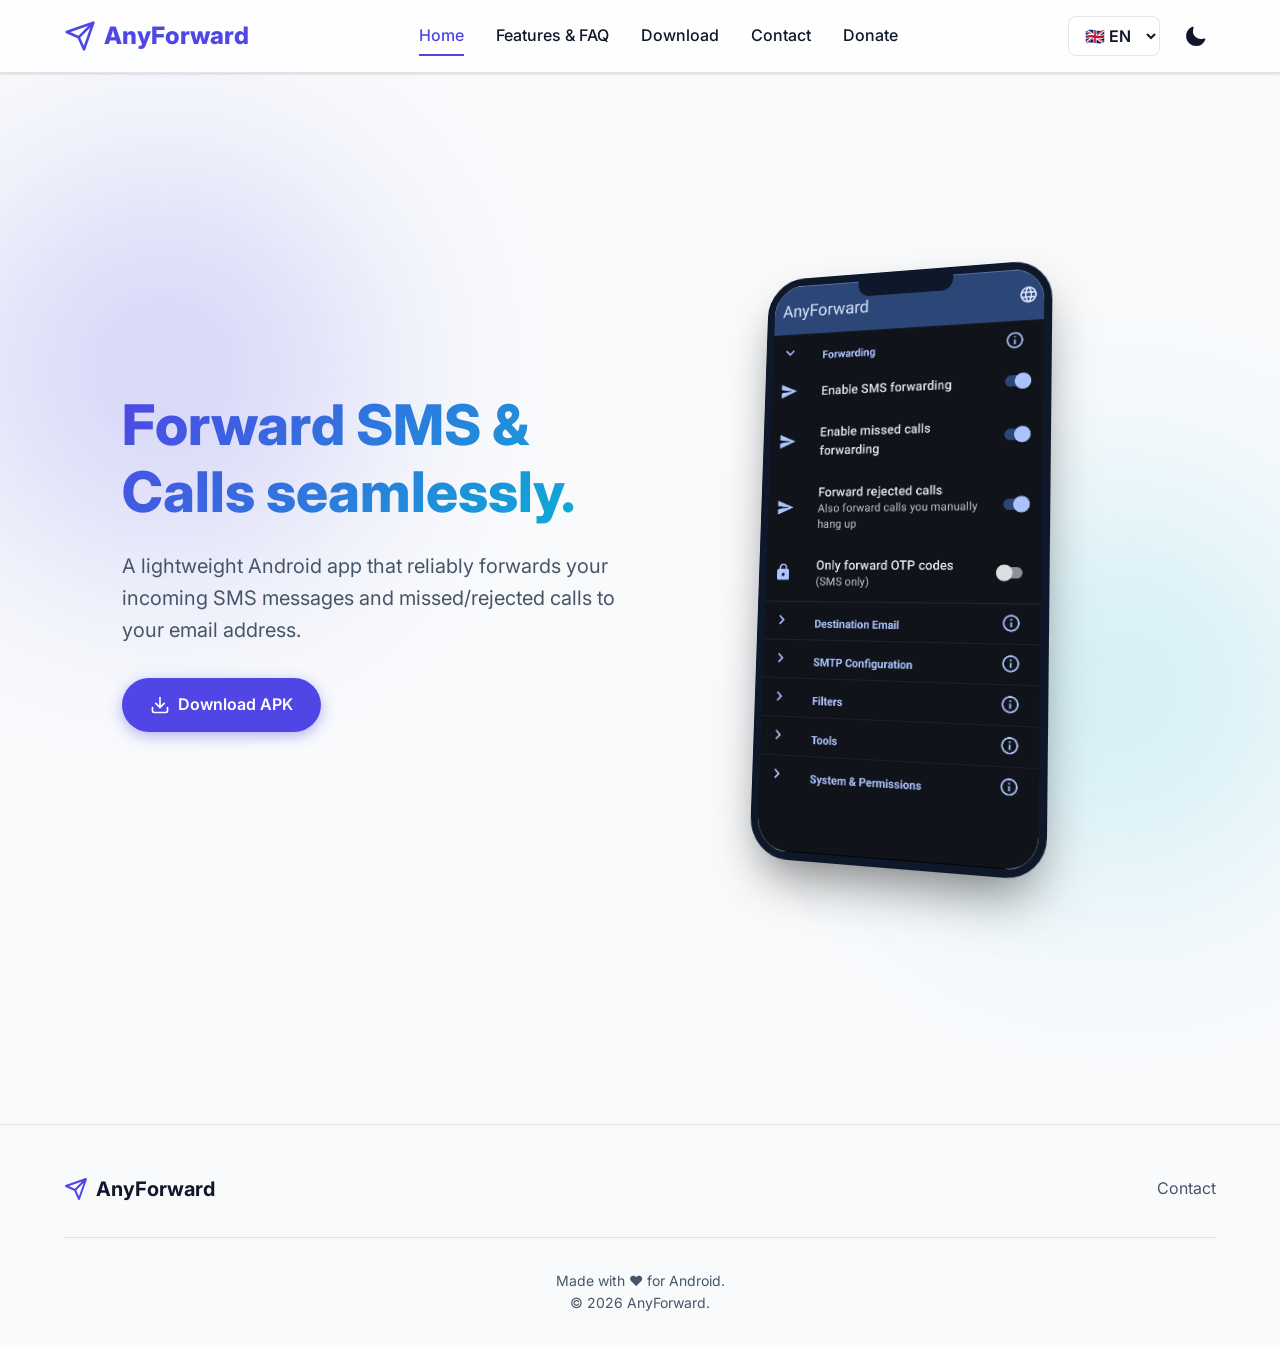
==== commit 58c87d5d: "website: update UI with app screenshot, centralized logo, and mobile responsiveness - Replaced the C" ====
--- a/docs/index.html
+++ b/docs/index.html
@@ -5,6 +5,7 @@
     <meta name="viewport" content="width=device-width, initial-scale=1.0">
     <title>AnyForward - Reliable SMS & Call Forwarding</title>
     <meta name="description" content="A lightweight Android app that reliably forwards your incoming SMS messages and missed/rejected calls to your email address.">
+    <link rel="icon" type="image/svg+xml" sizes="any" href="img/favicon.svg">
     <link rel="stylesheet" href="css/style.css">
     <script src="js/i18n.js" defer></script>
     <script src="js/main.js" defer></script>
@@ -12,12 +13,13 @@
 <body>
     <header>
         <nav>
-            <div class="logo">
-                <svg viewBox="0 0 24 24" fill="none" stroke="currentColor" stroke-width="2" stroke-linecap="round" stroke-linejoin="round">
-                    <path d="M22 2L11 13M22 2l-7 20-4-9-9-4 20-7z" />
-                </svg>
-                AnyForward
-            </div>
+            <!-- Logo is wrapped in an anchor tag linked to #home to support SPA navigation -->
+            <a href="#home" class="logo nav-link" data-target="home">
+                <!-- Centralized SVG icon loaded via img tag for consistency across the site -->
+                <img src="img/favicon.svg" alt="AnyForward Logo" style="width: 32px; height: 32px;" />
+                <!-- Text wrapped in a span to allow hiding it on very small screens (see CSS max-width: 480px) -->
+                <span class="logo-text">AnyForward</span>
+            </a>
             
             <div class="nav-links" id="nav-links">
                 <a href="#home" class="nav-link active" data-target="home" data-i18n="nav.home">Home</a>
@@ -75,30 +77,10 @@
                 </div>
                 <div class="hero-image">
                     <div class="phone-mockup">
+                        <!-- The notch overlay creates a smartphone bezel effect -->
                         <div class="phone-notch"></div>
-                        <div class="phone-screen">
-                            <div class="mock-card">
-                                <div class="mock-icon"></div>
-                                <div class="mock-lines">
-                                    <div class="mock-line-1"></div>
-                                    <div class="mock-line-2"></div>
-                                </div>
-                            </div>
-                            <div class="mock-card" style="opacity: 0.8;">
-                                <div class="mock-icon"></div>
-                                <div class="mock-lines">
-                                    <div class="mock-line-1" style="width: 60%;"></div>
-                                    <div class="mock-line-2" style="width: 40%;"></div>
-                                </div>
-                            </div>
-                            <div class="mock-card" style="opacity: 0.5;">
-                                <div class="mock-icon"></div>
-                                <div class="mock-lines">
-                                    <div class="mock-line-1" style="width: 90%;"></div>
-                                    <div class="mock-line-2" style="width: 70%;"></div>
-                                </div>
-                            </div>
-                        </div>
+                        <!-- App screenshot replacing the CSS-only mock screen -->
+                        <img src="img/AnyForward.jpg" alt="AnyForward App Screenshot" class="phone-screen-img" />
                     </div>
                 </div>
             </div>
@@ -235,10 +217,12 @@
         <section class="tab-section" id="download">
             <div class="download-section">
                 <h2 class="section-title" data-i18n="download.title">Ready to get started?</h2>
-                <p data-i18n="download.desc">Download the latest version directly from GitHub. The app is currently not available on the Google Play Store.</p>
+                <p data-i18n="download.desc">Download the latest version directly. The app is currently not available on the Google Play Store.</p>
                 <div class="download-buttons">
+                    <!-- Link updated to point directly to the hosted APK in the repository -->
                     <a href="releases/latest/AnyForward_latest.apk" download class="btn btn-primary">
-                        <svg viewBox="0 0 24 24" width="20" height="20" fill="none" stroke="currentColor" stroke-width="2" stroke-linecap="round" stroke-linejoin="round">
+                        <svg viewBox="0 0 24 24" width="20" height="20" fill="none" stroke="currentColor"
+                            stroke-width="2" stroke-linecap="round" stroke-linejoin="round">
                             <path d="M21 15v4a2 2 0 0 1-2 2H5a2 2 0 0 1-2-2v-4"></path>
                             <polyline points="7 10 12 15 17 10"></polyline>
                             <line x1="12" y1="15" x2="12" y2="3"></line>
@@ -269,9 +253,8 @@
     <footer>
         <div class="footer-content">
             <div class="footer-logo">
-                <svg viewBox="0 0 24 24" width="24" height="24" fill="none" stroke="var(--primary-color)" stroke-width="2" stroke-linecap="round" stroke-linejoin="round">
-                    <path d="M22 2L11 13M22 2l-7 20-4-9-9-4 20-7z" />
-                </svg>
+                <!-- Reused centralized SVG icon -->
+                <img src="img/favicon.svg" alt="AnyForward Logo" style="width: 24px; height: 24px;" />
                 AnyForward
             </div>
             <div class="footer-links">
--- a/docs/css/style.css
+++ b/docs/css/style.css
@@ -342,69 +342,26 @@
   transform: rotateY(0deg) rotateX(0deg);
 }
 
+/* Notch size adjusted to not obscure text on the app screenshot */
 .phone-notch {
   position: absolute;
   top: 0;
   left: 50%;
   transform: translateX(-50%);
-  width: 150px;
-  height: 25px;
+  width: 100px;
+  height: 16px;
   background-color: var(--text-primary);
-  border-bottom-left-radius: 15px;
-  border-bottom-right-radius: 15px;
+  border-bottom-left-radius: 12px;
+  border-bottom-right-radius: 12px;
   z-index: 10;
 }
 
-.phone-screen {
+/* Style for the real app screenshot replacing the mock content */
+.phone-screen-img {
   width: 100%;
   height: 100%;
-  background: linear-gradient(180deg, var(--bg-color), var(--surface-color));
-  padding: 40px 20px 20px;
-  display: flex;
-  flex-direction: column;
-  gap: 15px;
-}
-
-.mock-card {
-  width: 100%;
-  height: 80px;
-  background-color: var(--surface-solid);
-  border-radius: 15px;
-  box-shadow: var(--card-shadow);
-  padding: 15px;
-  display: flex;
-  align-items: center;
-  gap: 15px;
-}
-
-.mock-icon {
-  width: 40px;
-  height: 40px;
-  border-radius: 50%;
-  background-color: rgba(79, 70, 229, 0.2);
-}
-
-.mock-lines {
-  flex: 1;
-  display: flex;
-  flex-direction: column;
-  gap: 8px;
-}
-
-.mock-line-1 {
-  width: 80%;
-  height: 10px;
-  background-color: var(--text-primary);
-  border-radius: 5px;
-  opacity: 0.8;
-}
-
-.mock-line-2 {
-  width: 50%;
-  height: 8px;
-  background-color: var(--text-secondary);
-  border-radius: 4px;
-  opacity: 0.5;
+  object-fit: cover;
+  display: block;
 }
 
 
@@ -629,7 +586,8 @@
   }
 }
 
-@media (max-width: 768px) {
+/* Change from 768px to 950px to ensure the menu collapses before horizontal overflow occurs */
+@media (max-width: 950px) {
   .nav-links {
     display: none;
     position: absolute;
@@ -655,6 +613,21 @@
 
   .hero h1 {
     font-size: 2.5rem;
+  }
+}
+
+/* Extra-small screens: hide logo text and reduce gaps to prevent the mobile menu button from being pushed out of the viewport */
+@media (max-width: 480px) {
+  nav {
+    padding: 1rem;
+  }
+  
+  .logo-text {
+    display: none;
+  }
+  
+  .controls {
+    gap: 0.5rem;
   }
 }
 
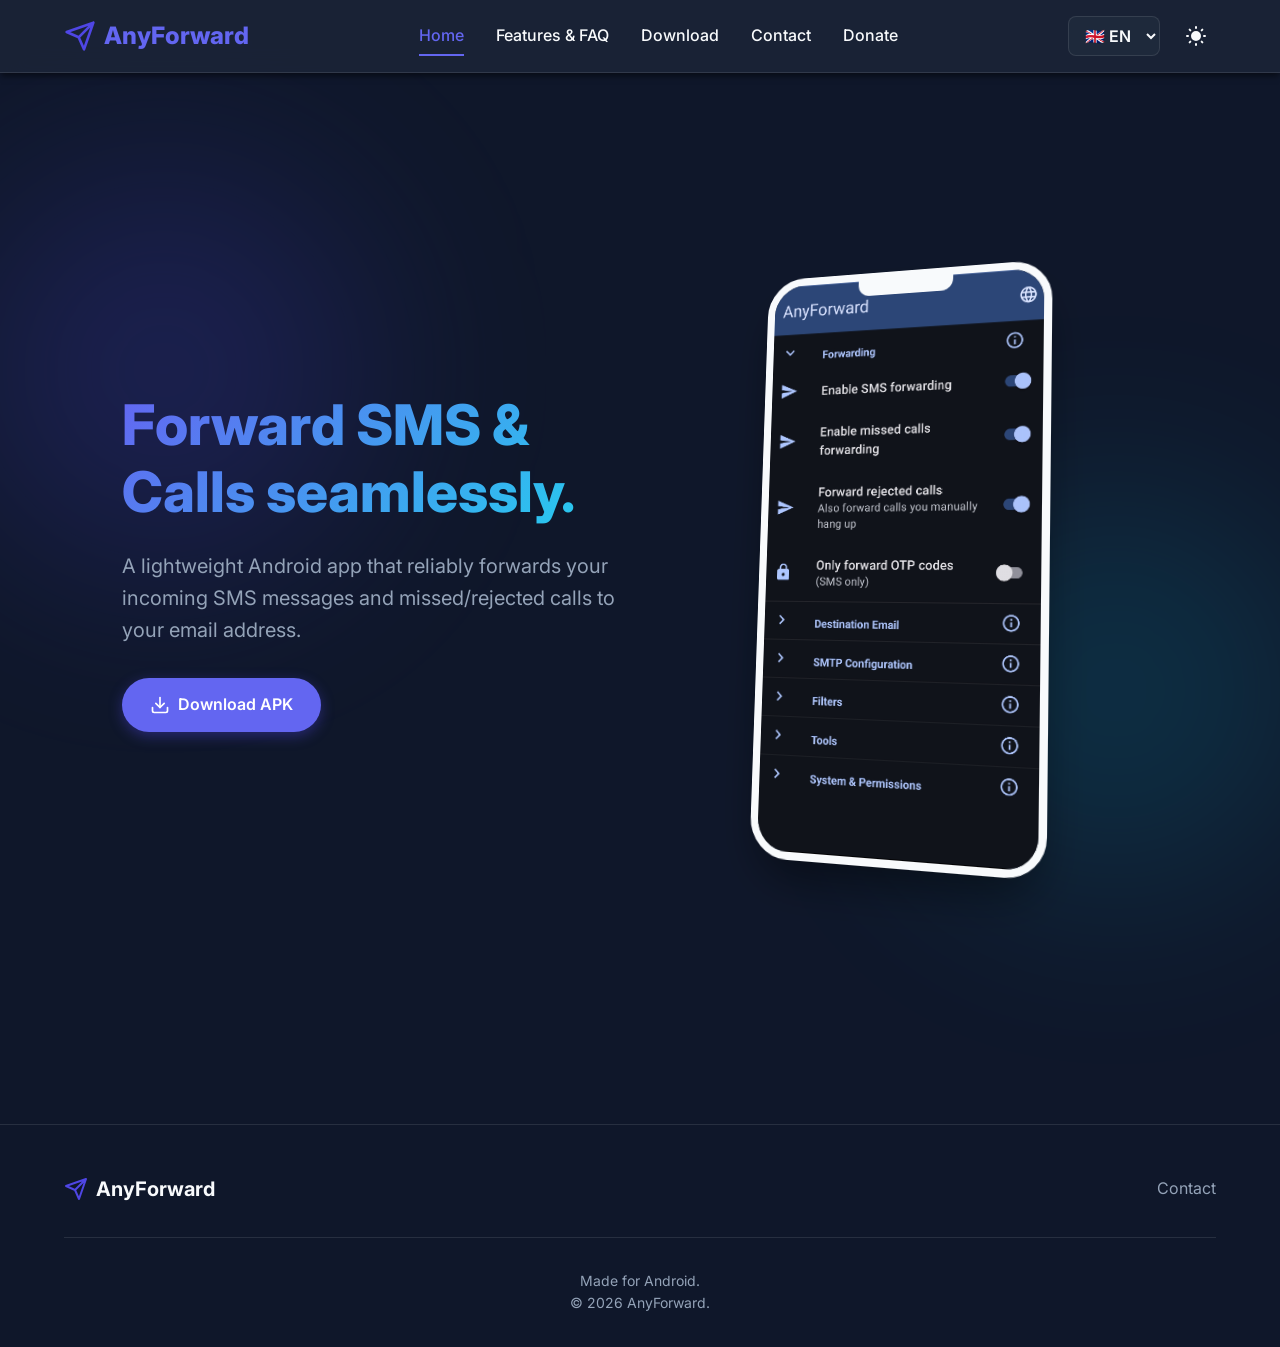
==== commit cc5734fa: "website: remove ❤️, apply dark theme by default, add google analytics for downloads" ====
--- a/docs/index.html
+++ b/docs/index.html
@@ -1,6 +1,15 @@
 <!DOCTYPE html>
 <html lang="en">
 <head>
+    <!-- Google tag (gtag.js) -->
+    <script async src="https://www.googletagmanager.com/gtag/js?id=G-CGKNZT9Y5P"></script>
+    <script>
+      window.dataLayer = window.dataLayer || [];
+      function gtag(){dataLayer.push(arguments);}
+      gtag('js', new Date());
+
+      gtag('config', 'G-CGKNZT9Y5P');
+    </script>
     <meta charset="UTF-8">
     <meta name="viewport" content="width=device-width, initial-scale=1.0">
     <title>AnyForward - Reliable SMS & Call Forwarding</title>
@@ -9,6 +18,11 @@
     <link rel="stylesheet" href="css/style.css">
     <script src="js/i18n.js" defer></script>
     <script src="js/main.js" defer></script>
+    <script>
+        if (localStorage.getItem('theme') !== 'light') {
+            document.documentElement.setAttribute('data-theme', 'dark');
+        }
+    </script>
 </head>
 <body>
     <header>
@@ -220,7 +234,7 @@
                 <p data-i18n="download.desc">Download the latest version directly. The app is currently not available on the Google Play Store.</p>
                 <div class="download-buttons">
                     <!-- Link updated to point directly to the hosted APK in the repository -->
-                    <a href="releases/latest/AnyForward_latest.apk" download class="btn btn-primary">
+                    <a href="releases/latest/AnyForward_latest.apk" download class="btn btn-primary" id="apk-download-btn">
                         <svg viewBox="0 0 24 24" width="20" height="20" fill="none" stroke="currentColor"
                             stroke-width="2" stroke-linecap="round" stroke-linejoin="round">
                             <path d="M21 15v4a2 2 0 0 1-2 2H5a2 2 0 0 1-2-2v-4"></path>
@@ -263,7 +277,7 @@
             </div>
         </div>
         <div class="copyright">
-            <span data-i18n="footer.madeWith">Made with ❤️ for Android.</span> <br>
+            <span data-i18n="footer.madeWith">Made for Android.</span> <br>
             <span data-i18n="footer.copyright">© 2026 AnyForward.</span>
         </div>
     </footer>
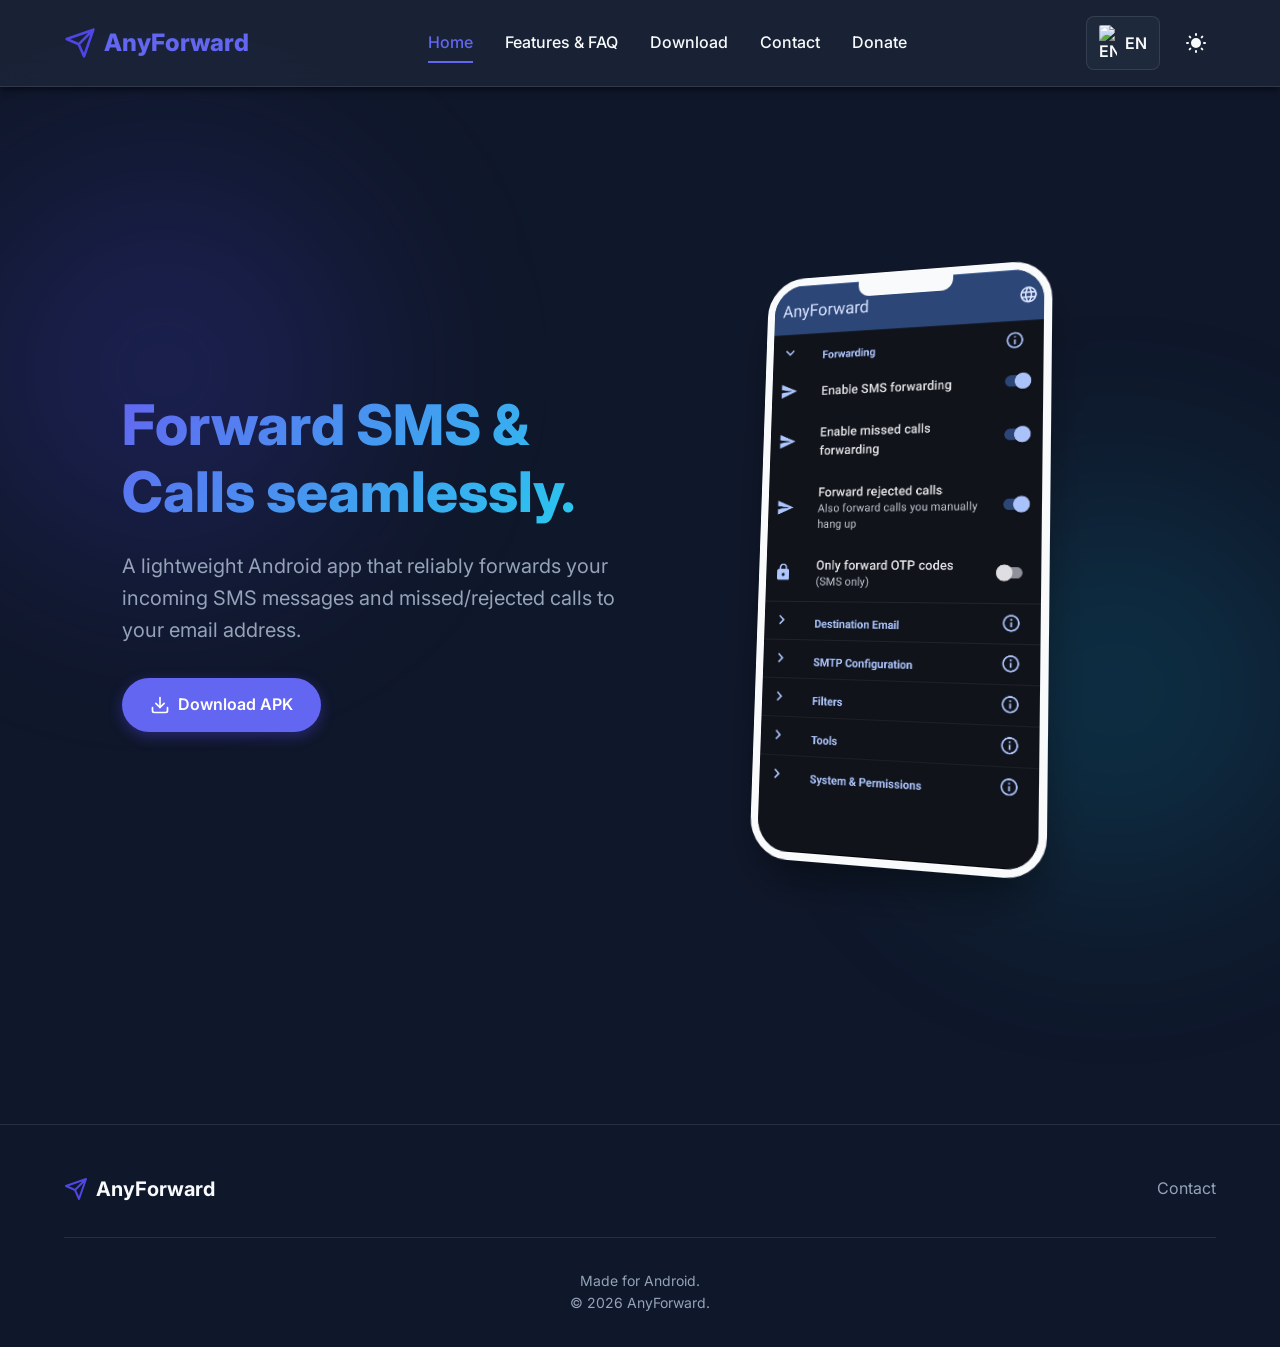
==== commit d24bfeb5: "website: support country flags next to language setting for chromium based browsers" ====
--- a/docs/index.html
+++ b/docs/index.html
@@ -44,10 +44,19 @@
             </div>
             
             <div class="controls">
-                <select class="lang-select" id="lang-select" aria-label="Select Language">
-                    <option value="en">🇬🇧 EN</option>
-                    <option value="fr">🇫🇷 FR</option>
-                </select>
+                <div class="custom-lang-select" id="custom-lang-select">
+                    <button class="lang-select-btn" id="lang-select-btn" aria-label="Select Language" aria-expanded="false">
+                        <img src="https://flagcdn.com/gb.svg" width="18" alt="EN"> <span>EN</span>
+                    </button>
+                    <div class="lang-dropdown" id="lang-dropdown">
+                        <button class="lang-option" data-lang="en">
+                            <img src="https://flagcdn.com/gb.svg" width="18" alt="EN"> EN
+                        </button>
+                        <button class="lang-option" data-lang="fr">
+                            <img src="https://flagcdn.com/fr.svg" width="18" alt="FR"> FR
+                        </button>
+                    </div>
+                </div>
                 <button class="theme-switch" id="theme-switch" aria-label="Toggle Theme">
                     <svg viewBox="0 0 24 24" fill="none" stroke="currentColor" stroke-width="2" stroke-linecap="round" stroke-linejoin="round">
                         <!-- Default path is moon, will be swapped by JS -->
--- a/docs/css/style.css
+++ b/docs/css/style.css
@@ -169,7 +169,13 @@
   fill: currentColor;
 }
 
-.lang-select {
+/* Custom Language Select */
+.custom-lang-select {
+  position: relative;
+  display: inline-block;
+}
+
+.lang-select-btn {
   background: var(--surface-solid);
   color: var(--text-primary);
   border: 1px solid var(--border-color);
@@ -180,10 +186,61 @@
   cursor: pointer;
   outline: none;
   transition: all 0.2s ease;
-}
-
-.lang-select:hover {
+  display: flex;
+  align-items: center;
+  gap: 0.5rem;
+}
+
+.lang-select-btn:hover {
   border-color: var(--primary-color);
+}
+
+.lang-select-btn img {
+  border-radius: 2px;
+  display: block;
+}
+
+.lang-dropdown {
+  display: none;
+  position: absolute;
+  top: 110%;
+  right: 0;
+  background-color: var(--surface-solid);
+  min-width: 100%;
+  box-shadow: var(--card-shadow);
+  border: 1px solid var(--border-color);
+  border-radius: 8px;
+  z-index: 1000;
+  overflow: hidden;
+}
+
+.lang-dropdown.show {
+  display: block;
+}
+
+.lang-option {
+  width: 100%;
+  padding: 0.5rem 0.75rem;
+  background: none;
+  border: none;
+  text-align: left;
+  cursor: pointer;
+  font-size: 1rem;
+  font-weight: 600;
+  color: var(--text-primary);
+  display: flex;
+  align-items: center;
+  gap: 0.5rem;
+  transition: background-color 0.2s;
+}
+
+.lang-option:hover {
+  background-color: var(--border-color);
+}
+
+.lang-option img {
+  border-radius: 2px;
+  display: block;
 }
 
 .mobile-menu-btn {
